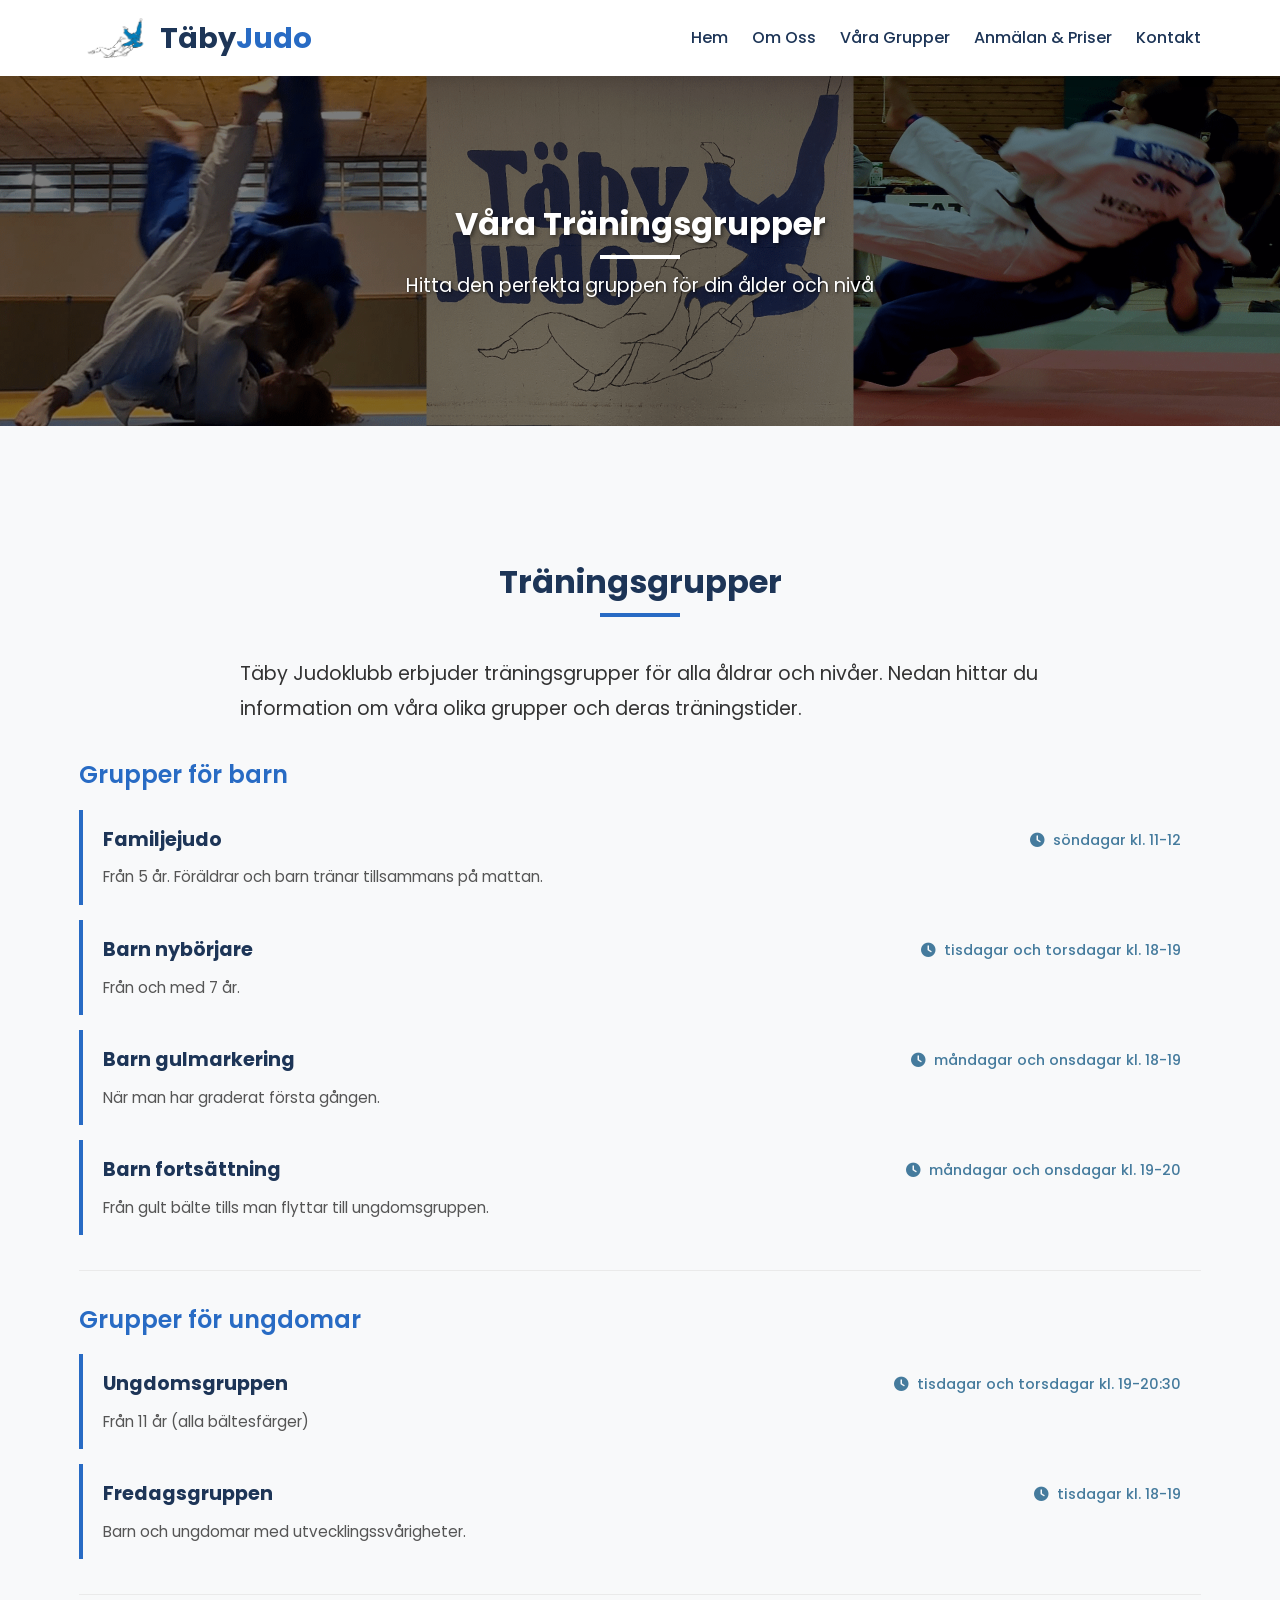
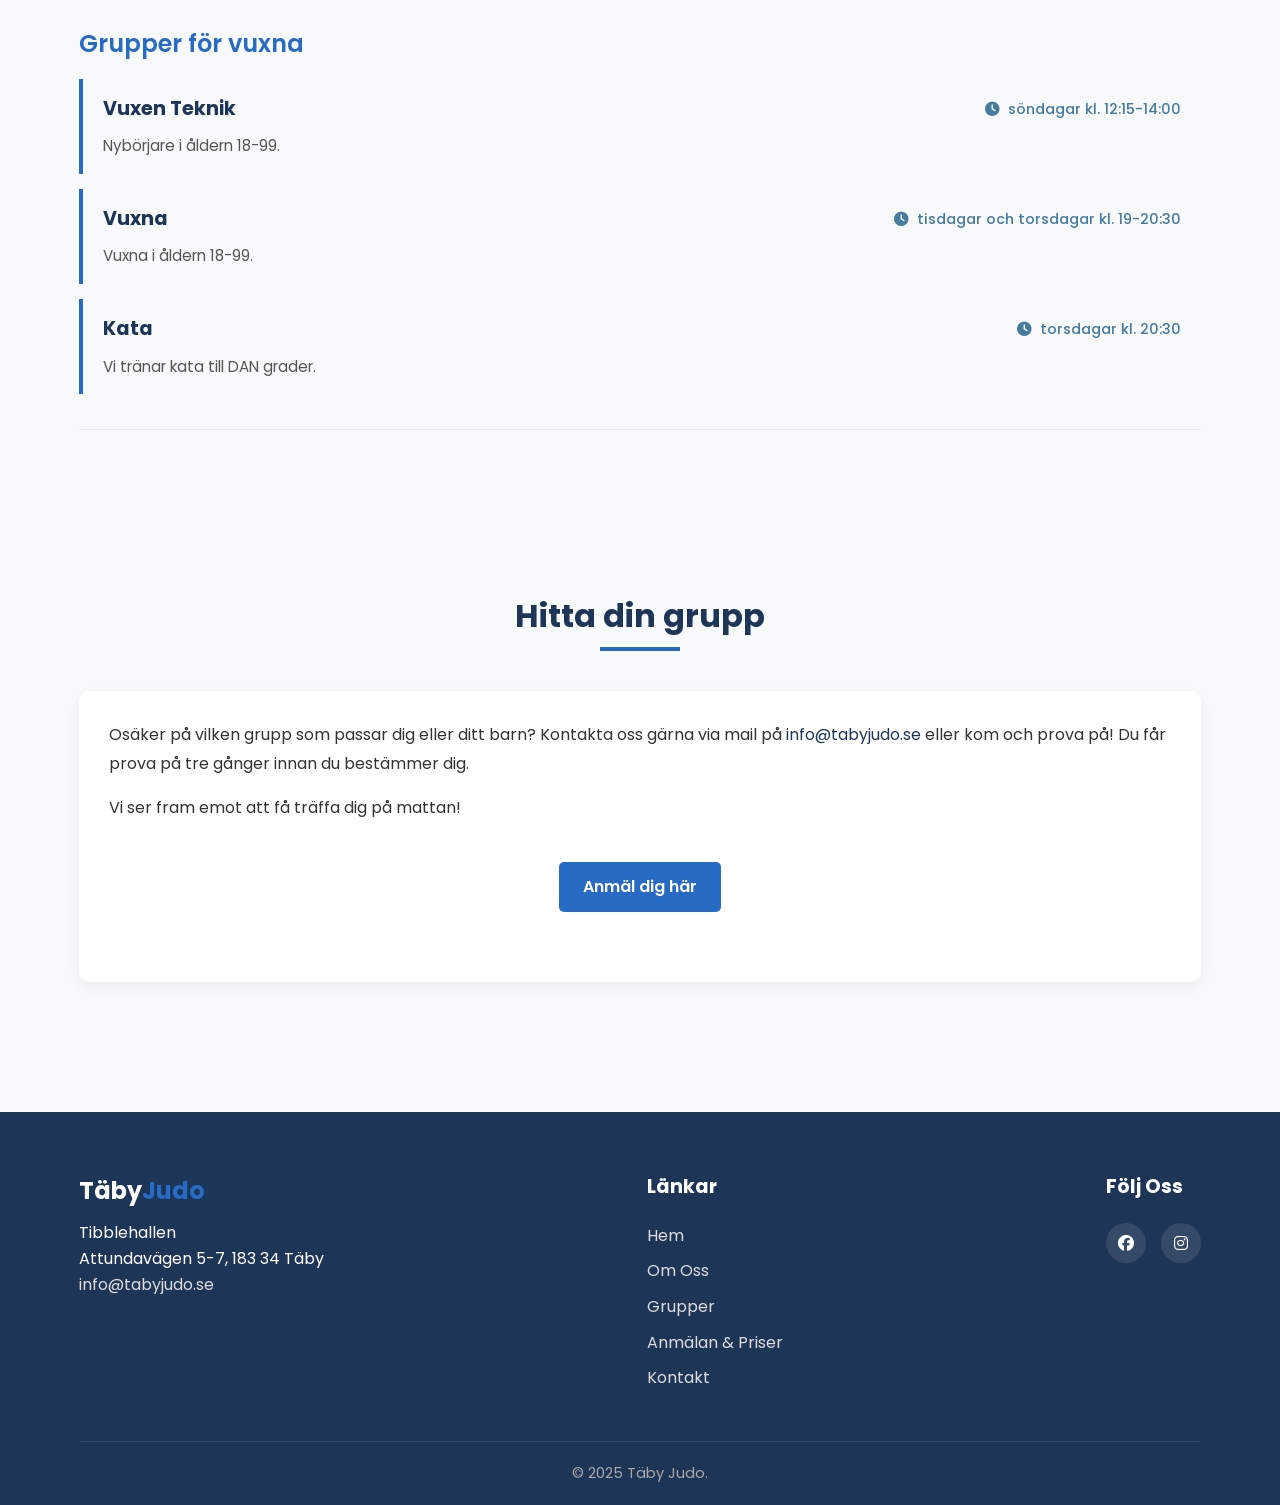
==== groups.html @ 3f694b6c "Start of new homepage for Täby Judo Klubb" ====
<!DOCTYPE html>
<html lang="sv">
<head>
    <meta charset="UTF-8">
    <meta name="viewport" content="width=device-width, initial-scale=1.0">
    <title>Våra Grupper - Täby Judoklubb</title>
    <link rel="stylesheet" href="style.css">
    <link rel="stylesheet" href="https://cdnjs.cloudflare.com/ajax/libs/font-awesome/6.4.0/css/all.min.css">
</head>
<body>
    <header>
        <div class="container">
            <div class="logo">
                <img src="./bilder/tbyjdologga.png" alt="Täby Judo Logo" class="logo-img">
                <a href="./index.html"><h1>Täby<span>Judo</span></h1></a>
            </div>
            <nav>
                <div class="hamburger">
                    <div class="line"></div>
                    <div class="line"></div>
                    <div class="line"></div>
                </div>
                <ul class="nav-links">
                    <li><a href="./index.html">Hem</a></li>
                    <li><a href="./about.html">Om Oss</a></li>
                    <li><a href="./groups.html">Våra Grupper</a></li>
                    <li><a href="./signup.html">Anmälan & Priser</a></li>
                    <li><a href="./index.html#contact">Kontakt</a></li>
                </ul>
            </nav>
        </div>
    </header>    
    
    <section id="groups-hero" class="about-hero">
        <div class="container">
            <h1 class="section-title">Våra Träningsgrupper</h1>
            <p class="about-intro">Hitta den perfekta gruppen för din ålder och nivå</p>
        </div>
    </section>
    
    <section id="groups" class="section">
        <div class="container">
            <h2 class="section-title">Träningsgrupper</h2>
            <p class="groups-intro">Täby Judoklubb erbjuder träningsgrupper för alla åldrar och nivåer. Nedan hittar du information om våra olika grupper och deras träningstider.</p>
            
            <div class="groups-list">
                <div class="group-category">
                    <h3>Grupper för barn</h3>
                    <ul class="group-items">
                        <li class="group-item">
                            <div class="group-header">
                                <h4>Familjejudo</h4>
                                <span class="group-time"><i class="fas fa-clock"></i> söndagar kl. 11-12</span>
                            </div>
                            <div class="group-description">
                                <p>Från 5 år. Föräldrar och barn tränar tillsammans på mattan.</p>
                            </div>
                        </li>
                        <li class="group-item">
                            <div class="group-header">
                                <h4>Barn nybörjare</h4>
                                <span class="group-time"><i class="fas fa-clock"></i> tisdagar och torsdagar kl. 18-19</span>
                            </div>
                            <div class="group-description">
                                <p>Från och med 7 år.</p>
                            </div>
                        </li>
                        <li class="group-item">
                            <div class="group-header">
                                <h4>Barn gulmarkering</h4>
                                <span class="group-time"><i class="fas fa-clock"></i> måndagar och onsdagar kl. 18-19</span>
                            </div>
                            <div class="group-description">
                                <p>När man har graderat första gången.</p>
                            </div>
                        </li>
                        <li class="group-item">
                            <div class="group-header">
                                <h4>Barn fortsättning</h4>
                                <span class="group-time"><i class="fas fa-clock"></i> måndagar och onsdagar kl. 19-20</span>
                            </div>
                            <div class="group-description">
                                <p>Från gult bälte tills man flyttar till ungdomsgruppen.</p>
                            </div>
                        </li>
                    </ul>
                </div>
                
                <div class="group-category">
                    <h3>Grupper för ungdomar</h3>
                    <ul class="group-items">
                        <li class="group-item">
                            <div class="group-header">
                                <h4>Ungdomsgruppen</h4>
                                <span class="group-time"><i class="fas fa-clock"></i> tisdagar och torsdagar kl. 19-20:30</span>
                            </div>
                            <div class="group-description">
                                <p>Från 11 år (alla bältesfärger)</p>
                            </div>
                        </li>
                        <li class="group-item">
                            <div class="group-header">
                                <h4>Fredagsgruppen</h4>
                                <span class="group-time"><i class="fas fa-clock"></i> tisdagar kl. 18-19</span>
                            </div>
                            <div class="group-description">
                                <p>Barn och ungdomar med utvecklingssvårigheter.</p>
                            </div>
                        </li>
                    </ul>
                </div>
                
                <div class="group-category">
                    <h3>Grupper för vuxna</h3>
                    <ul class="group-items">
                        <li class="group-item">
                            <div class="group-header">
                                <h4>Vuxen Teknik</h4>
                                <span class="group-time"><i class="fas fa-clock"></i> söndagar kl. 12:15-14:00</span>
                            </div>
                            <div class="group-description">
                                <p>Nybörjare i åldern 18-99.</p>
                            </div>
                        </li>
                        <li class="group-item">
                            <div class="group-header">
                                <h4>Vuxna</h4>
                                <span class="group-time"><i class="fas fa-clock"></i> tisdagar och torsdagar kl. 19-20:30</span>
                            </div>
                            <div class="group-description">
                                <p>Vuxna i åldern 18-99.</p>
                            </div>
                        </li>
                        <li class="group-item">
                            <div class="group-header">
                                <h4>Kata</h4>
                                <span class="group-time"><i class="fas fa-clock"></i> torsdagar kl. 20:30</span>
                            </div>
                            <div class="group-description">
                                <p>Vi tränar kata till DAN grader.</p>
                            </div>
                        </li>
                    </ul>
                </div>
            </div>
        </div>
    </section>

    <section class="section">
        <div class="container">
            <h2 class="section-title">Hitta din grupp</h2>
            <div class="about-section">
                <p>Osäker på vilken grupp som passar dig eller ditt barn? Kontakta oss gärna via mail på <a href="mailto:info@tabyjudo.se">info@tabyjudo.se</a> eller kom och prova på! Du får prova på tre gånger innan du bestämmer dig.</p>
                <p>Vi ser fram emot att få träffa dig på mattan!</p>
                <div class="signup-button-container">
                    <a href="./signup.html" class="btn">Anmäl dig här</a>
                </div>
            </div>
        </div>
    </section>

    <footer>
        <div class="container">
            <div class="footer-content">
                <div class="footer-logo">
                    <h2>Täby<span>Judo</span></h2>
                    <p>Tibblehallen</p>
                    <p>Attundavägen 5-7, 183 34 Täby</p>
                    <a href="mailto:info@tabyjudo.se">info@tabyjudo.se</a>
                </div>
                <div class="footer-links">
                    <h3>Länkar</h3>
                    <ul>
                        <li><a href="./index.html">Hem</a></li>
                        <li><a href="./about.html">Om Oss</a></li>
                        <li><a href="./groups.html">Grupper</a></li>
                        <li><a href="./signup.html">Anmälan & Priser</a></li>
                        <li><a href="./index.html#contact">Kontakt</a></li>
                    </ul>
                </div>
                <div class="footer-social">
                    <h3>Följ Oss</h3>
                    <div class="social-icons">
                        <a href="https://www.facebook.com/tabyjudo"><i class="fab fa-facebook"></i></a>
                        <a href="https://www.instagram.com/tabyjudo/"><i class="fab fa-instagram"></i></a>
                    </div>
                </div>
            </div>
            <div class="copyright">
                <p>&copy; 2025 Täby Judo.</p>
            </div>
        </div>
    </footer>

    <script src="index.js"></script>
</body>
</html>
---- style.css ----
@import url('https://fonts.googleapis.com/css2?family=Poppins:wght@300;400;500;600;700&display=swap');

:root {
    --primary-color: #286bc4;
    --secondary-color: #1d3557;
    --light-color: #f1faee;
    --dark-color: #1d3557;
    --accent-color: #457b9d;
    --transition: all 0.3s ease;
}

* {
    margin: 0;
    padding: 0;
    box-sizing: border-box;
}

html {
    overflow-wrap: break-word;
    word-wrap: break-word;
    -ms-word-break: break-all;
    word-break: break-word;
    -ms-hyphens: auto;
    -webkit-hyphens: auto;
    hyphens: auto;
}

body {
    font-family: 'Poppins', sans-serif;
    line-height: 1.6;
    color: #333;
    background-color: #f8f9fa;
}

.container {
    width: 90%;
    max-width: 1200px;
    margin: 0 auto;
    padding: 0 15px;
}

a {
    text-decoration: none;
    color: var(--dark-color);
    max-width: 100%;
    display: inline-block;
    word-break: break-all;
    vertical-align: top;
}

ul {
    list-style: none;
}

p, h1, h2, h3, h4, h5, h6, a, div, span {
    max-width: 100%;
    overflow-wrap: break-word;
}

.btn {
    display: inline-block;
    background: var(--primary-color);
    color: white;
    padding: 12px 24px;
    border-radius: 5px;
    font-weight: 600;
    transition: var(--transition);
    border: none;
    cursor: pointer;
}

.btn:hover {
    background: #1d3557;
    transform: translateY(-3px);
    box-shadow: 0 5px 15px rgba(0, 0, 0, 0.1);
}

header {
    background-color: white;
    box-shadow: 0 2px 10px rgba(0, 0, 0, 0.1);
    position: sticky;
    top: 0;
    z-index: 100;
}

header .container {
    display: flex;
    justify-content: space-between;
    align-items: center;
    padding: 15px;
}

.logo {
    display: flex;
    align-items: center;
}

.logo-img {
    height: 40px;
    width: auto;
    margin-right: 10px;
}

.logo h1 {
    font-size: 1.8rem;
    font-weight: 700;
    color: var(--secondary-color);
}

.logo span {
    color: var(--primary-color);
}

nav {
    display: flex;
    align-items: center;
}

.nav-links {
    display: flex;
    transition: var(--transition);
}

.nav-links li {
    margin-left: 1.5rem;
}

.nav-links a {
    font-weight: 500;
    transition: var(--transition);
}

.nav-links a:hover {
    color: var(--primary-color);
}

.hamburger {
    display: none;
    cursor: pointer;
}

.hamburger .line {
    width: 25px;
    height: 3px;
    background-color: var(--dark-color);
    margin: 5px;
    border-radius: 3px;
    transition: var(--transition);
}

/* Hero content styles handled in the hero section styling */

.section {
    padding: 80px 0;
}

.section-title {
    text-align: center;
    margin-bottom: 50px;
    font-size: 2rem;
    color: var(--secondary-color);
    position: relative;
}

.section-title::after {
    content: '';
    position: absolute;
    left: 50%;
    bottom: -10px;
    transform: translateX(-50%);
    width: 80px;
    height: 4px;
    background: var(--primary-color);
}

.about-content {
    display: flex;
    align-items: center;
    gap: 40px;
}

.about-text,
.about-image {
    flex: 1;
}

.about-text p {
    margin-bottom: 20px;
}

/* Groups preview styling */
.groups-preview {
    max-width: 800px;
    margin: 0 auto 30px;
}

.group-items-preview {
    list-style: none;
}

.group-items-preview .group-item {
    background-color: #f8f9fa;
    border-left: 4px solid var(--primary-color);
    padding: 12px 20px;
    margin-bottom: 12px;
    transition: var(--transition);
}

.group-items-preview .group-item:hover {
    box-shadow: 0 3px 10px rgba(0, 0, 0, 0.1);
    transform: translateX(5px);
}

/* Groups list styling */
.groups-list {
    display: flex;
    flex-direction: column;
    gap: 30px;
    margin-top: 30px;
}

.group-category {
    border-bottom: 1px solid #eaeaea;
    padding-bottom: 20px;
}

.group-category h3 {
    color: var(--primary-color);
    margin-bottom: 15px;
    font-size: 1.5rem;
    font-weight: 600;
}

.group-items {
    list-style: none;
}

.group-item {
    background-color: #f8f9fa;
    border-left: 4px solid var(--primary-color);
    padding: 15px 20px;
    margin-bottom: 15px;
    transition: var(--transition);
}

.group-item:hover {
    box-shadow: 0 3px 10px rgba(0, 0, 0, 0.1);
    transform: translateX(5px);
}

.group-header {
    display: flex;
    justify-content: space-between;
    align-items: center;
    margin-bottom: 10px;
}

.group-header h4 {
    font-size: 1.2rem;
    color: var(--secondary-color);
    margin: 0;
}

.group-time {
    color: var(--accent-color);
    font-weight: 500;
    font-size: 0.9rem;
}

.group-time i {
    margin-right: 5px;
}

.group-description p {
    font-size: 0.95rem;
    color: #555;
    margin: 0;
}

.contact-content {
    display: flex;
    gap: 40px;
}

.contact-info,
.map-placeholder {
    flex: 1;
}

.contact-info {
    display: flex;
    flex-direction: column;
    gap: 20px;
}

.info-item {
    display: flex;
    align-items: center;
    gap: 15px;
}

.info-item i {
    font-size: 1.2rem;
    align-self: center;
    color: var(--primary-color);
    width: 25px;
}

footer {
    background-color: var(--dark-color);
    color: white;
    padding: 60px 0 20px;
}

.footer-content {
    display: flex;
    flex-wrap: wrap;
    justify-content: space-between;
    gap: 30px;
    margin-bottom: 40px;
}

.footer-content a {
    color: #ddd;
}

.footer-logo h2 {
    margin-bottom: 10px;
}

.footer-logo span {
    color: var(--primary-color);
}

.footer-links h3,
.footer-social h3 {
    margin-bottom: 20px;
    font-size: 1.2rem;
}

.footer-links ul li {
    margin-bottom: 10px;
}

.footer-links a {
    color: #ddd;
    transition: var(--transition);
}

.footer-links a:hover {
    color: var(--primary-color);
}

.social-icons {
    display: flex;
    gap: 15px;
}

.social-icons a {
    display: flex;
    align-items: center;
    justify-content: center;
    width: 40px;
    height: 40px;
    background: rgba(255, 255, 255, 0.1);
    border-radius: 50%;
    color: white;
    transition: var(--transition);
}

.social-icons a:hover {
    background: var(--primary-color);
    transform: translateY(-3px);
}

.copyright {
    text-align: center;
    padding-top: 20px;
    border-top: 1px solid rgba(255, 255, 255, 0.1);
    font-size: 0.9rem;
    color: #aaa;
}

.image-placeholder {
    background-color: #e9ecef;
    border-radius: 10px;
    height: 250px;
    display: flex;
    flex-direction: column;
    justify-content: center;
    align-items: center;
    color: #6c757d;
}

.image-placeholder.circular {
    border-radius: 50%;
    width: 150px;
    height: 150px;
    margin: 0 auto;
}

.image-placeholder i {
    font-size: 2rem;
    margin-bottom: 10px;
}

.image-placeholder img {
    max-width: 100%;
    max-height: 100%;
    width: auto;
    height: auto;
    object-fit: contain;
}

.map-placeholder .image-placeholder {
    height: 350px;
    position: relative;
    overflow: hidden;
}

.responsive-iframe {
    position: absolute;
    top: 0;
    left: 0;
    width: 100%;
    height: 100%;
    border: 0;
}

/* Hero section styling */
#hero, 
.about-hero, 
.signup-hero {
    position: relative;
    height: 400px;
    display: flex;
    align-items: center;
    background-size: cover;
    background-position: center;
    background-repeat: no-repeat;
    color: white;
    text-align: center;
    padding: 0;
    margin-bottom: 50px;
}

#hero::before, 
.about-hero::before, 
.signup-hero::before {
    content: '';
    position: absolute;
    top: 0;
    left: 0;
    width: 100%;
    height: 100%;
    background-color: rgba(0, 0, 0, 0.5);
    z-index: 1;
}

#hero .container, 
.about-hero .container, 
.signup-hero .container {
    position: relative;
    z-index: 2;
}

#hero {
    background-image: url('./bilder/hero.png');
}

#about-hero {
    background-image: url('./bilder/hero.png');
}

#groups-hero {
    background-image: url('./bilder/hero.png');
}

#signup-hero {
    background-image: url('./bilder/hero.png');
}

.hero-content {
    max-width: 800px;
    margin: 0 auto;
    text-align: center;
}

/* Update existing hero-content styling */
.hero-content h2, 
.about-hero h1, 
.signup-hero h1 {
    font-size: 2.8rem;
    margin-bottom: 20px;
    color: white;
    text-shadow: 2px 2px 4px rgba(0, 0, 0, 0.5);
}

.hero-content p, 
.about-intro, 
.signup-intro,
#home-intro {
    font-size: 1.2rem;
    margin-bottom: 30px;
    max-width: 600px;
    margin-left: auto;
    margin-right: auto;
    color: white;
    text-shadow: 1px 1px 3px rgba(0, 0, 0, 0.7);
}

/* Hero styles for mobile */
    #hero, 
    .about-hero, 
    .signup-hero {
        height: 350px;
        padding: 20px 0;
    }
    
    .hero-content h2, 
    .about-hero h1, 
    .signup-hero h1 {
        font-size: 2rem;
    }
    
    .hero-content p, 
    .about-intro, 
    .signup-intro {
        font-size: 1rem;
        padding: 0 15px;
    }

#hero .section-title,
.about-hero .section-title,
.signup-hero .section-title {
    color: white;
    text-shadow: 2px 2px 4px rgba(0, 0, 0, 0.5);
}

#hero .section-title::after,
.about-hero .section-title::after,
.signup-hero .section-title::after {
    background: white;
}

@media (max-width: 992px) {
    .about-content {
        flex-direction: column;
    }

    .contact-content {
        flex-direction: column;
        align-items: center;
    }
    
    .contact-info,
    .map-placeholder {
        width: 100%;
        max-width: 600px;
    }
}

@media (max-width: 880px) {
    .hamburger {
        display: block;
        z-index: 101;
    }

    .nav-links {
        position: fixed;
        top: 0;
        right: -100%;
        height: 100vh;
        width: 100%;
        max-width: 300px;
        background: white;
        flex-direction: column;
        justify-content: center;
        align-items: center;
        box-shadow: -5px 0 15px rgba(0, 0, 0, 0.1);
    }

    .nav-links.active {
        right: 0;
    }

    .nav-links li {
        margin: 15px 0;
    }

    .nav-links a {
        font-size: 1.2rem;
    }    /* Hamburger styles and other mobile styles */

    .footer-content>div {
        flex-basis: 100%;
        text-align: center;
    }

    .social-icons {
        justify-content: center;
    }

    .logo-img {
        height: 30px;
    }
    
    .step-card,
    .fee-card {
        min-width: 100%;
    }    .info-item {
        flex-direction: column;
        align-items: center;
        text-align: center;
        justify-content: center;
        width: 100%;
    }
    
    .info-item p, 
    .info-item a {
        text-align: center;
        width: 100%;
        display: block;
    }
    
    .contact-info {
        align-items: center; /* Center the contact info items */
        text-align: center;
        width: 100%;
    }
    
    .about-section {
        padding: 20px;
    }

    .about-fees {
        flex-direction: column;
    }
    
    .about-video {
        aspect-ratio: 4 / 3;
    }
    
    .news-grid {
        width: 100%;
        padding: 0 10px;
    }
    
    .news-item {
        padding: 20px;
        flex-direction: column;
    }
    
    .news-image {
        max-height: 200px;
        margin: 15px 0;
        max-width: 100%;
    }
    
    .news-content {
        width: 100%;
    }
}

.groups-intro, .signup-intro, .about-intro {
    max-width: 800px;
    margin: 0 auto;
    font-size: 1.2rem;
    line-height: 1.8;
}

.signup-steps {
    display: flex;
    flex-wrap: wrap;
    justify-content: center;
    gap: 30px;
    margin: 50px 0;
}

.step-card {
    background: white;
    border-radius: 10px;
    padding: 30px;
    flex: 1;
    min-width: 250px;
    max-width: 350px;
    box-shadow: 0 5px 15px rgba(0, 0, 0, 0.05);
    position: relative;
    padding-top: 60px;
    text-align: center;
}

.step-number {
    position: absolute;
    top: -25px;
    left: 50%;
    transform: translateX(-50%);
    width: 50px;
    height: 50px;
    border-radius: 50%;
    background-color: var(--primary-color);
    color: white;
    display: flex;
    align-items: center;
    justify-content: center;
    font-size: 1.5rem;
    font-weight: bold;
    box-shadow: 0 3px 10px rgba(0, 0, 0, 0.2);
}

.step-card h3 {
    margin-bottom: 15px;
    color: var(--secondary-color);
}

.signup-button-container {
    text-align: center;
    margin: 40px 0;
}

.btn-large {
    padding: 15px 40px;
    font-size: 1.2rem;
}

.gray-bg {
    background-color: #f5f5f5;
}

.fees-container {
    display: flex;
    flex-wrap: wrap;
    justify-content: center;
    gap: 30px;
    margin: 40px 0;
}

.fee-card {
    background: white;
    border-radius: 10px;
    padding: 30px;
    flex: 1;
    min-width: 250px;
    max-width: 350px;
    text-align: center;
    box-shadow: 0 5px 15px rgba(0, 0, 0, 0.05);
}

.fee-card h3 {
    color: var(--secondary-color);
    margin-bottom: 15px;
}

.fee {
    font-size: 1.8rem;
    font-weight: 700;
    color: var(--primary-color);
    margin-bottom: 20px;
}

.info-content {
    max-width: 900px;
    margin: 0 auto;
}

.info-item {
    display: flex;
    align-items: flex-start;
    margin-bottom: 40px;
    gap: 20px;
}

.info-item i {
    font-size: 2rem;
    color: var(--primary-color);
    width: 50px;
    text-align: center;
}

.info-text h3 {
    margin-bottom: 10px;
    color: var(--secondary-color);
}

/* Hero styles for About and Groups pages - now handled in the hero section styling */

.about-section {
    margin-bottom: 50px;
    padding: 30px;
    background-color: white;
    border-radius: 10px;
    box-shadow: 0 5px 15px rgba(0, 0, 0, 0.05);
}

.about-section h3 {
    color: var(--secondary-color);
    font-size: 1.5rem;
    margin-bottom: 20px;
    padding-bottom: 10px;
    border-bottom: 2px solid var(--primary-color);
}

.about-container {
    max-width: 900px;
    margin: 0 auto;
}

.about-icon {
    font-size: 2rem;
    color: var(--primary-color);
    margin-right: 15px;
    vertical-align: middle;
}

.about-section p {
    margin-bottom: 15px;
    line-height: 1.8;
}

.about-section ul {
    list-style-type: disc;
    padding-left: 40px;
    margin-bottom: 20px;
}

.about-section ul li {
    margin-bottom: 10px;
}

.about-fees {
    display: flex;
    flex-wrap: wrap;
    gap: 20px;
    margin-top: 20px;
}

.about-fee-item {
    background-color: #f8f9fa;
    border-left: 4px solid var(--primary-color);
    padding: 15px;
    flex: 1;
    min-width: 250px;
}

.about-fee-item strong {
    display: block;
    font-size: 1.1rem;
    margin-bottom: 5px;
}

.about-video-container {
    margin: 25px 0;
    border-radius: 10px;
    overflow: hidden;
    box-shadow: 0 5px 15px rgba(0, 0, 0, 0.1);
}

.about-video {
    width: 100%;
    display: block;
    background-color: #000;
    height: auto;
    min-height: 200px;
    max-height: 250px;
}

.video-section {
    background: linear-gradient(to right bottom, #fff, #f8f9fa);
}

.news-grid {
    display: flex;
    flex-direction: column;
    gap: 30px;
    margin-top: 20px;
    max-width: 800px;
    margin-left: auto;
    margin-right: auto;
}

.news-item {
    background: white;
    border-radius: 10px;
    padding: 30px;
    box-shadow: 0 5px 15px rgba(0, 0, 0, 0.05);
    transition: var(--transition);
    width: 100%;
    position: relative;
    display: flex;
    flex-wrap: wrap;
}

.news-content {
    flex: 1;
    min-width: 250px;
}

.news-item:hover {
    transform: translateY(-5px);
    box-shadow: 0 10px 20px rgba(0, 0, 0, 0.1);
}

.news-title {
    font-size: 1.4rem;
    font-weight: 600;
    margin-bottom: 10px;
    color: var(--secondary-color);
}

.news-title a {
    color: var(--secondary-color);
    transition: var(--transition);
}

.news-title a:hover {
    color: var(--primary-color);
}

.news-date {
    font-size: 0.9rem;
    color: #666;
    margin-bottom: 20px;
    display: flex;
    align-items: center;
    border-bottom: 1px solid #eee;
    padding-bottom: 15px;
}

.news-date:before {
    content: '\f073';
    font-family: 'Font Awesome 5 Free';
    margin-right: 6px;
    color: var(--primary-color);
}

.news-image {
    margin: 15px 0 15px 20px;
    text-align: center;
    overflow: hidden;
    height: auto;
    max-height: 200px;
    max-width: 40%;
    border-radius: 8px;
    display: flex;
    justify-content: center;
    align-items: center;
}

.news-image img {
    max-width: 100%;
    max-height: 200px;
    width: auto;
    height: auto;
    object-fit: contain;
    border-radius: 8px;
    transition: transform 0.3s ease;
}

.news-item:hover .news-image img {
    transform: scale(1.02);
}

.news-description {
    font-size: 1rem;
    line-height: 1.7;
    overflow: visible;
    display: block;
    max-width: 100%;
    overflow-wrap: break-word;
}

.news-source {
    font-size: 0.85rem;
    margin-bottom: 12px;
}

.news-source a {
    color: var(--primary-color);
    display: inline-flex;
    align-items: center;
    transition: var(--transition);
    word-break: break-all;
    max-width: 100%;
}

.news-source a:hover {
    text-decoration: underline;
}

.news-source i {
    font-size: 0.8rem;
    margin-left: 4px;
}

.loading-spinner {
    text-align: center;
    padding: 60px 0;
    width: 100%;
}

.loading-spinner i {
    font-size: 2.5rem;
    color: var(--primary-color);
    margin-bottom: 15px;
}

@media (max-width: 768px) {
    .news-grid {
        width: 100%;
        padding: 0 10px;
    }
    
    .news-item {
        padding: 20px;
        flex-direction: column;
    }
    
    .news-image {
        max-height: 200px;
        margin: 15px 0;
        max-width: 100%;
    }
    
    .news-content {
        width: 100%;
    }

    /* Group header styles for mobile devices */
    .group-header {
        flex-direction: column;
        align-items: flex-start;
    }
    
    .group-header h4 {
        margin-bottom: 5px;
    }
    
    .group-time {
        display: block;
        width: 100%;
    }
}
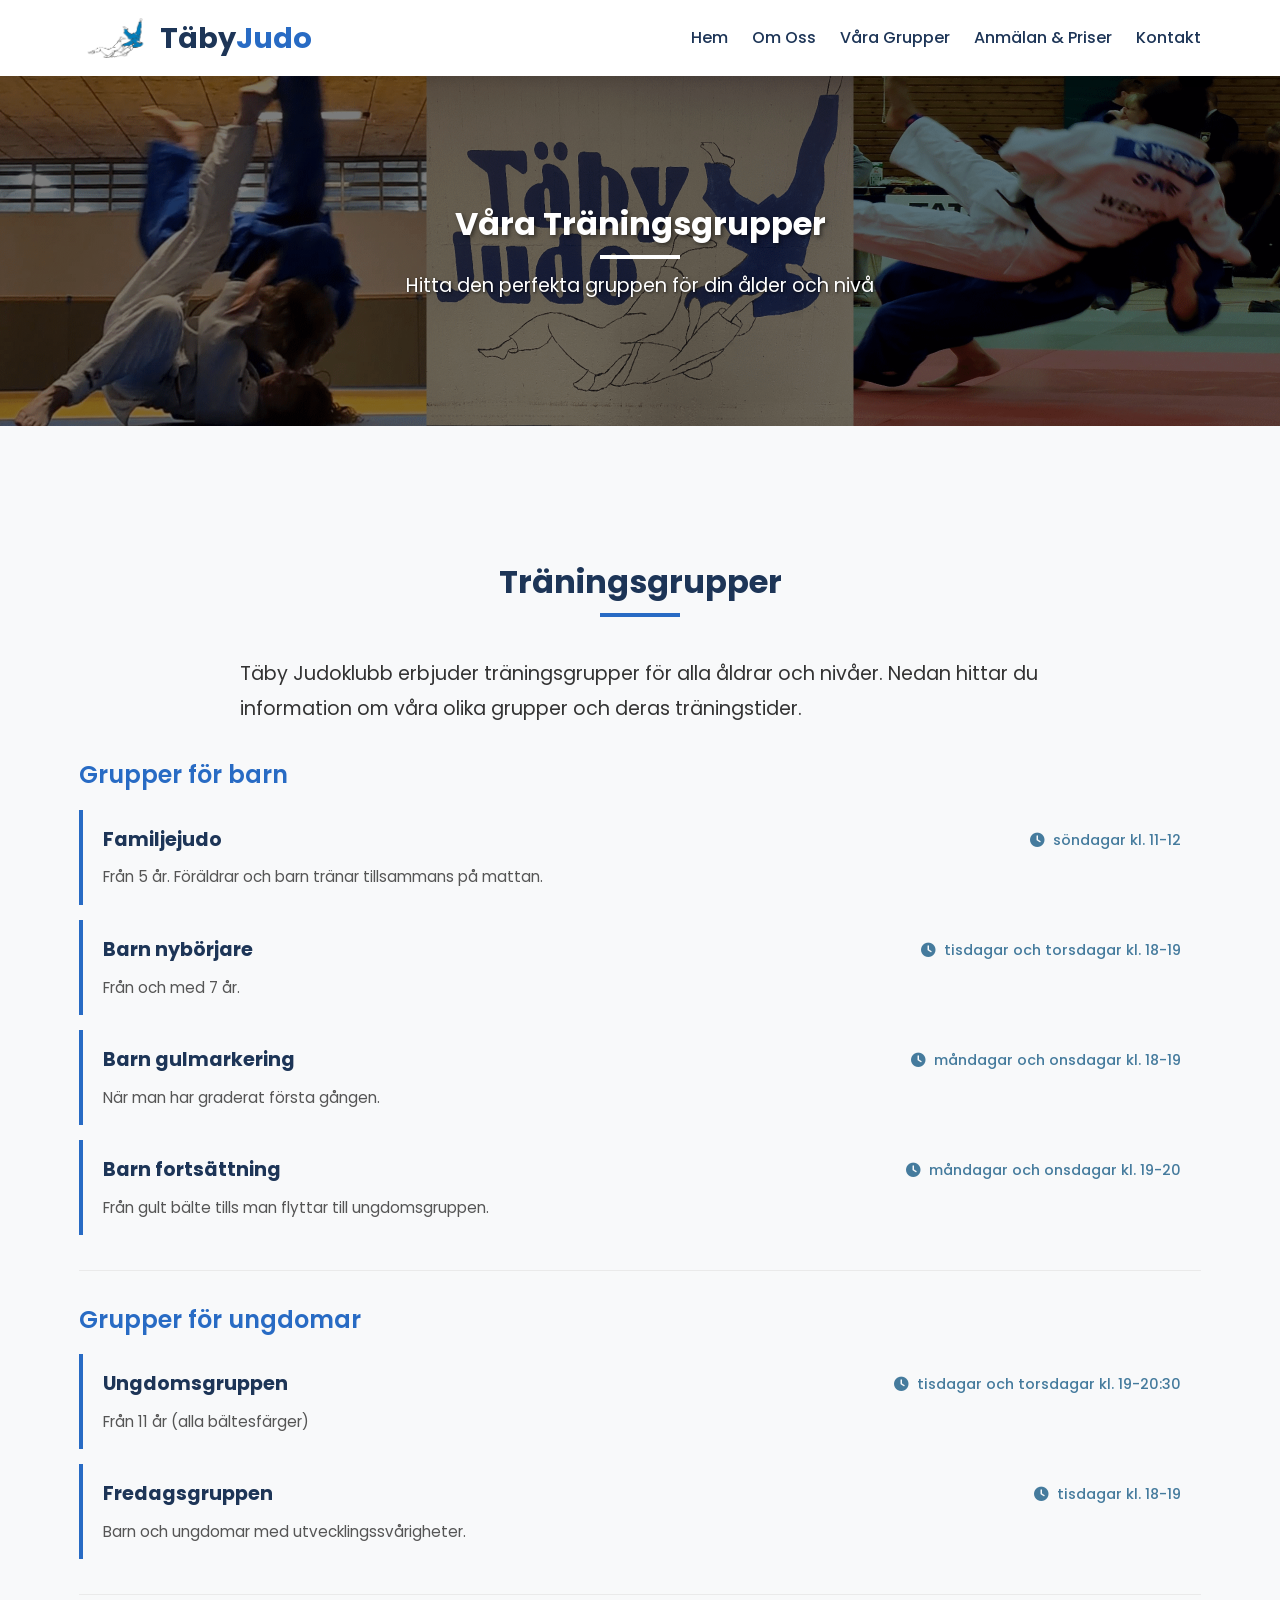
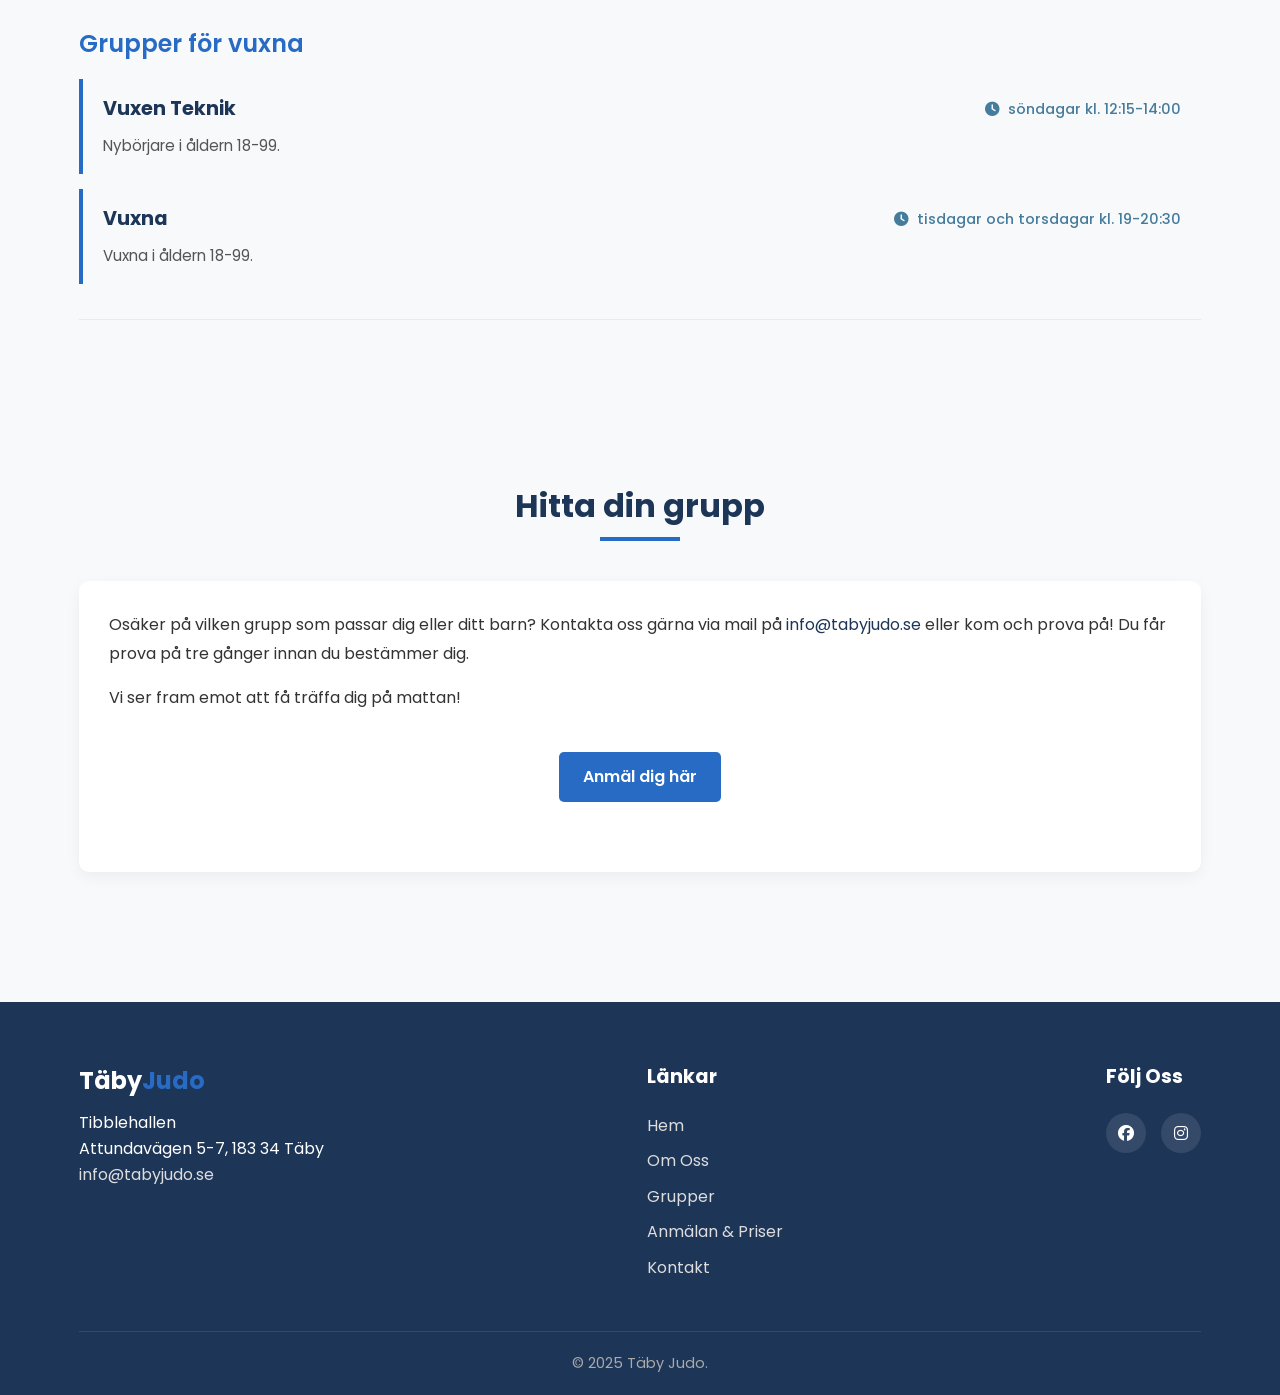
==== commit af1202b1: "Ingen kata träning på torsdagar" ====
--- a/groups.html
+++ b/groups.html
@@ -131,6 +131,7 @@
                                 <p>Vuxna i åldern 18-99.</p>
                             </div>
                         </li>
+<!--
                         <li class="group-item">
                             <div class="group-header">
                                 <h4>Kata</h4>
@@ -140,6 +141,7 @@
                                 <p>Vi tränar kata till DAN grader.</p>
                             </div>
                         </li>
+-->
                     </ul>
                 </div>
             </div>
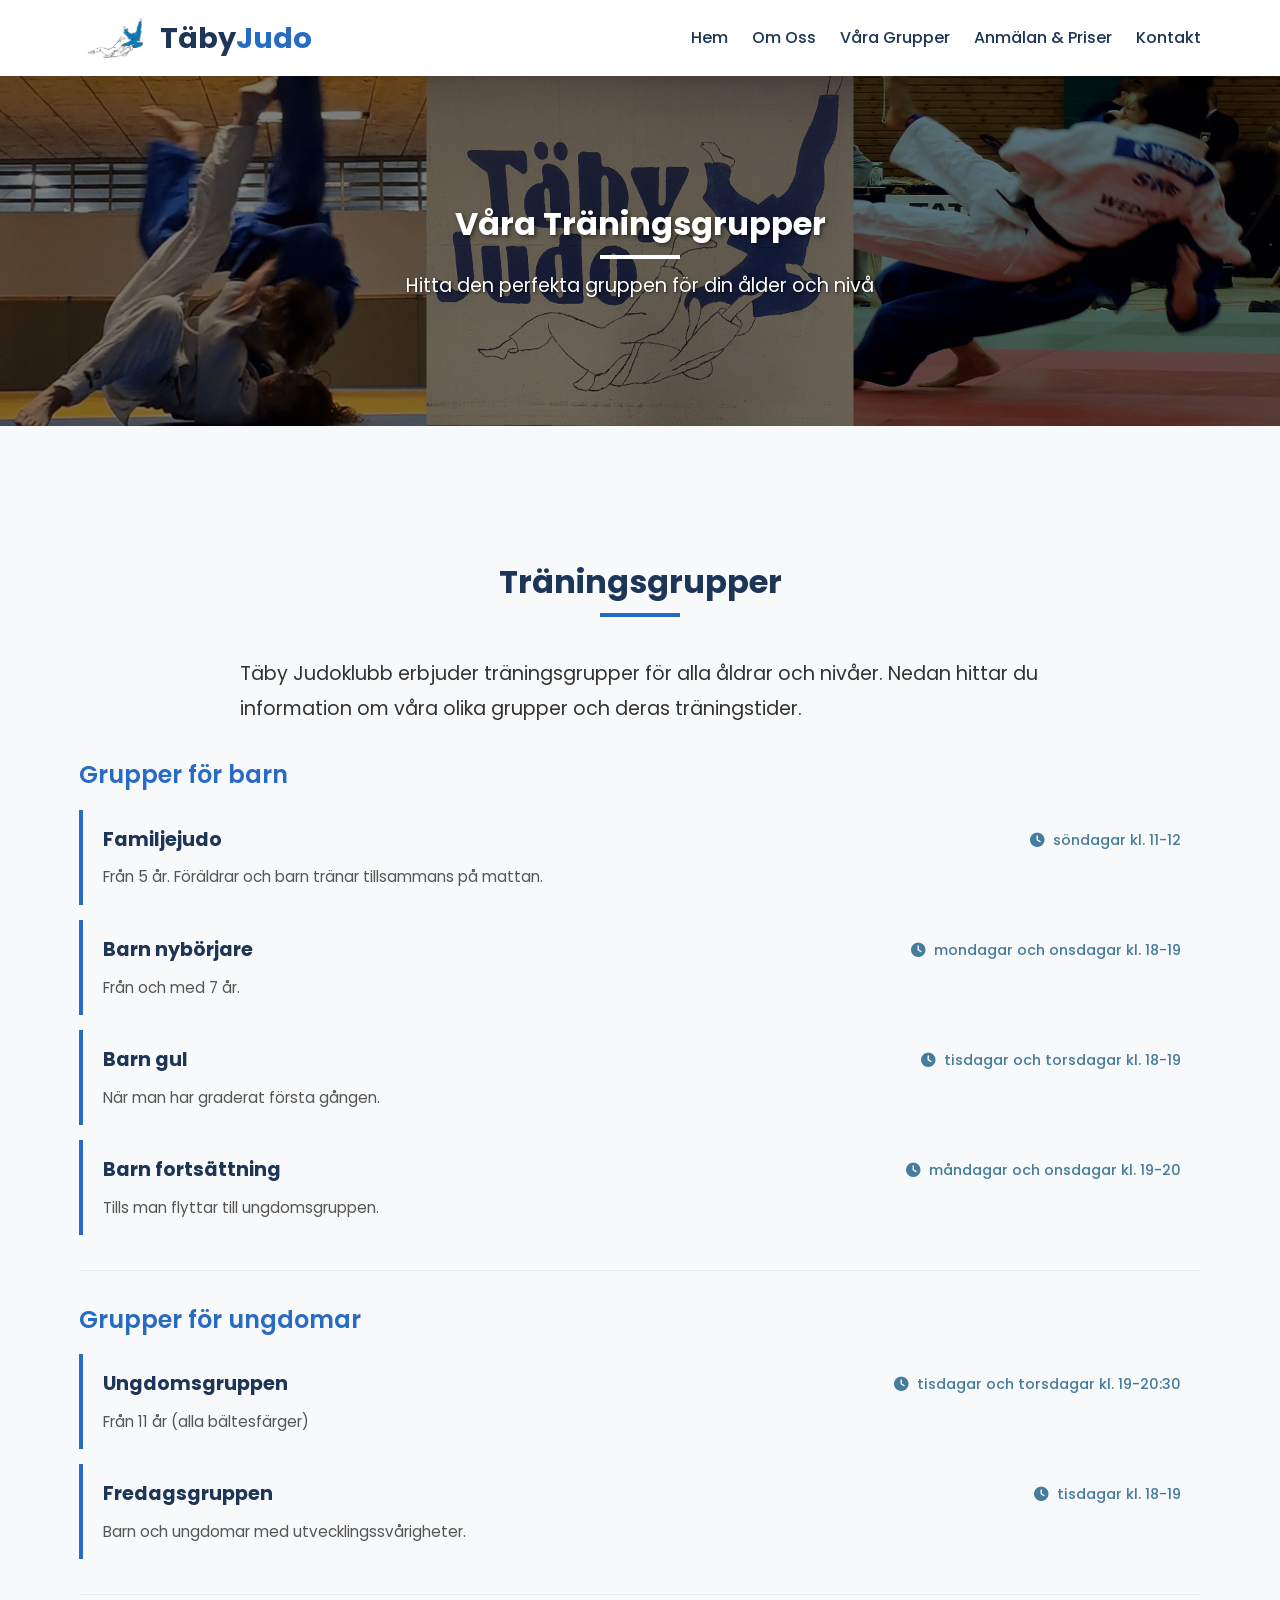
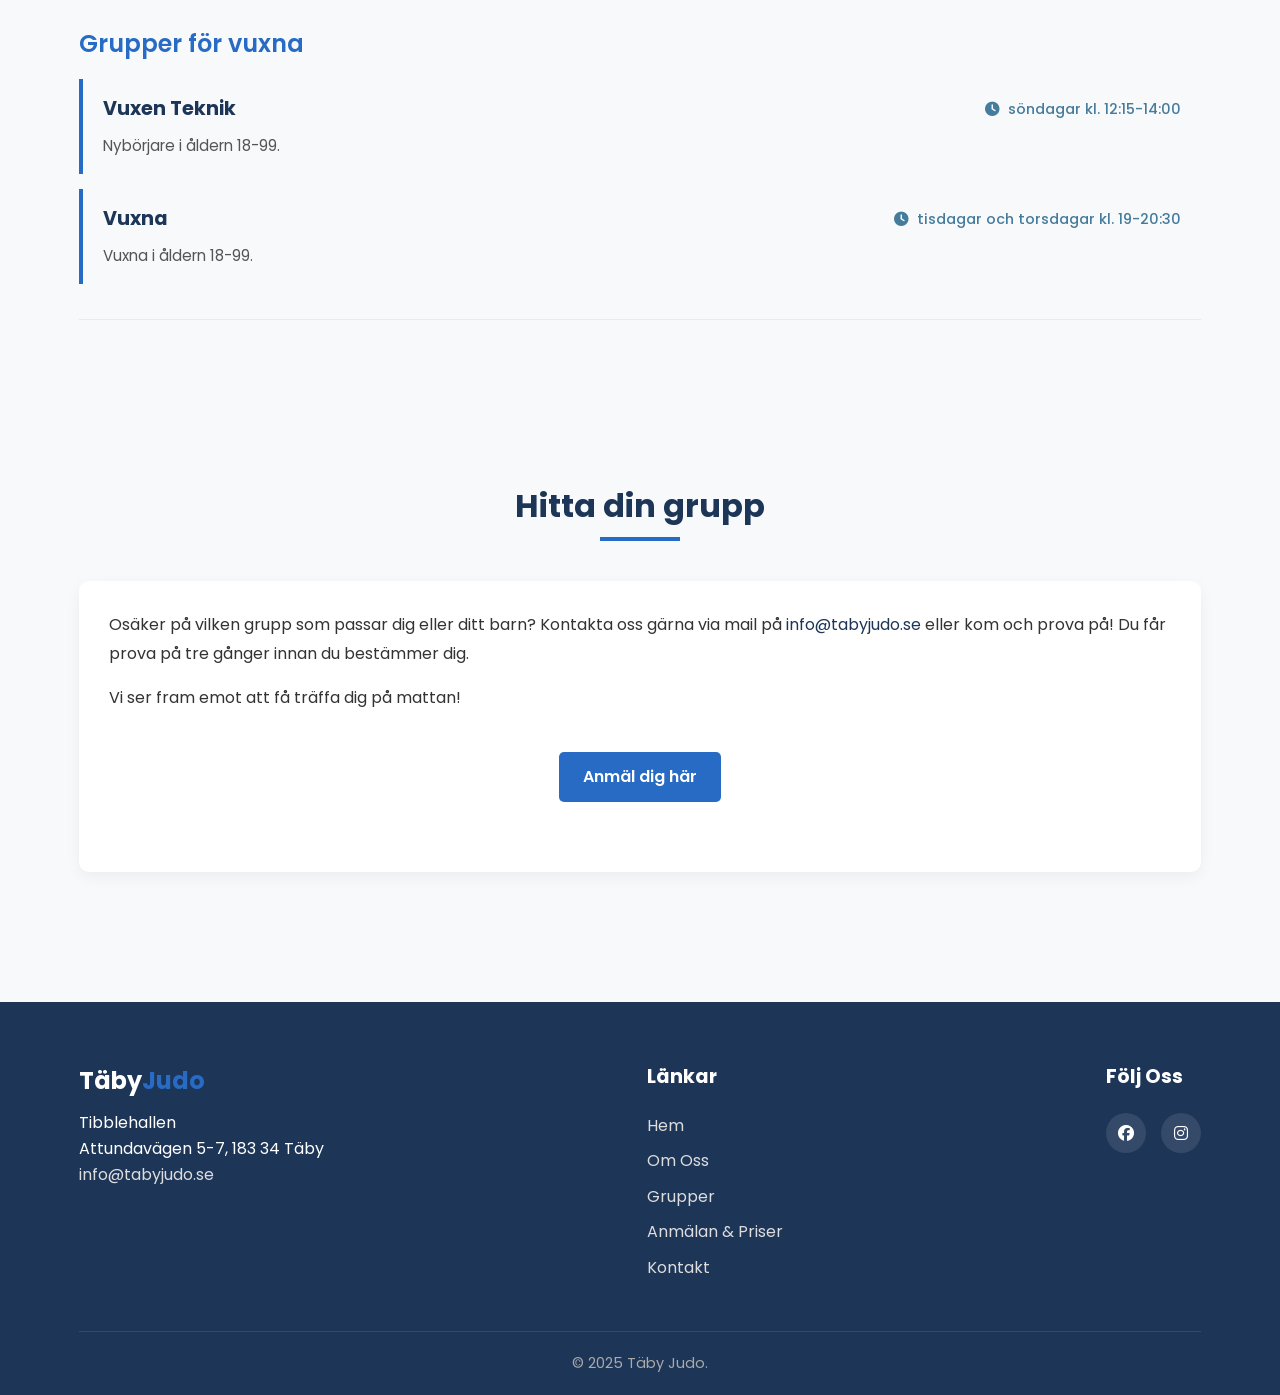
==== commit 301140af: "Fixat grupptider" ====
--- a/groups.html
+++ b/groups.html
@@ -59,7 +59,7 @@
                         <li class="group-item">
                             <div class="group-header">
                                 <h4>Barn nybörjare</h4>
-                                <span class="group-time"><i class="fas fa-clock"></i> tisdagar och torsdagar kl. 18-19</span>
+                                <span class="group-time"><i class="fas fa-clock"></i> mondagar och onsdagar kl. 18-19</span>
                             </div>
                             <div class="group-description">
                                 <p>Från och med 7 år.</p>
@@ -67,8 +67,8 @@
                         </li>
                         <li class="group-item">
                             <div class="group-header">
-                                <h4>Barn gulmarkering</h4>
-                                <span class="group-time"><i class="fas fa-clock"></i> måndagar och onsdagar kl. 18-19</span>
+                                <h4>Barn gul</h4>
+                                <span class="group-time"><i class="fas fa-clock"></i> tisdagar och torsdagar kl. 18-19</span>
                             </div>
                             <div class="group-description">
                                 <p>När man har graderat första gången.</p>
@@ -80,7 +80,7 @@
                                 <span class="group-time"><i class="fas fa-clock"></i> måndagar och onsdagar kl. 19-20</span>
                             </div>
                             <div class="group-description">
-                                <p>Från gult bälte tills man flyttar till ungdomsgruppen.</p>
+                                <p>Tills man flyttar till ungdomsgruppen.</p>
                             </div>
                         </li>
                     </ul>
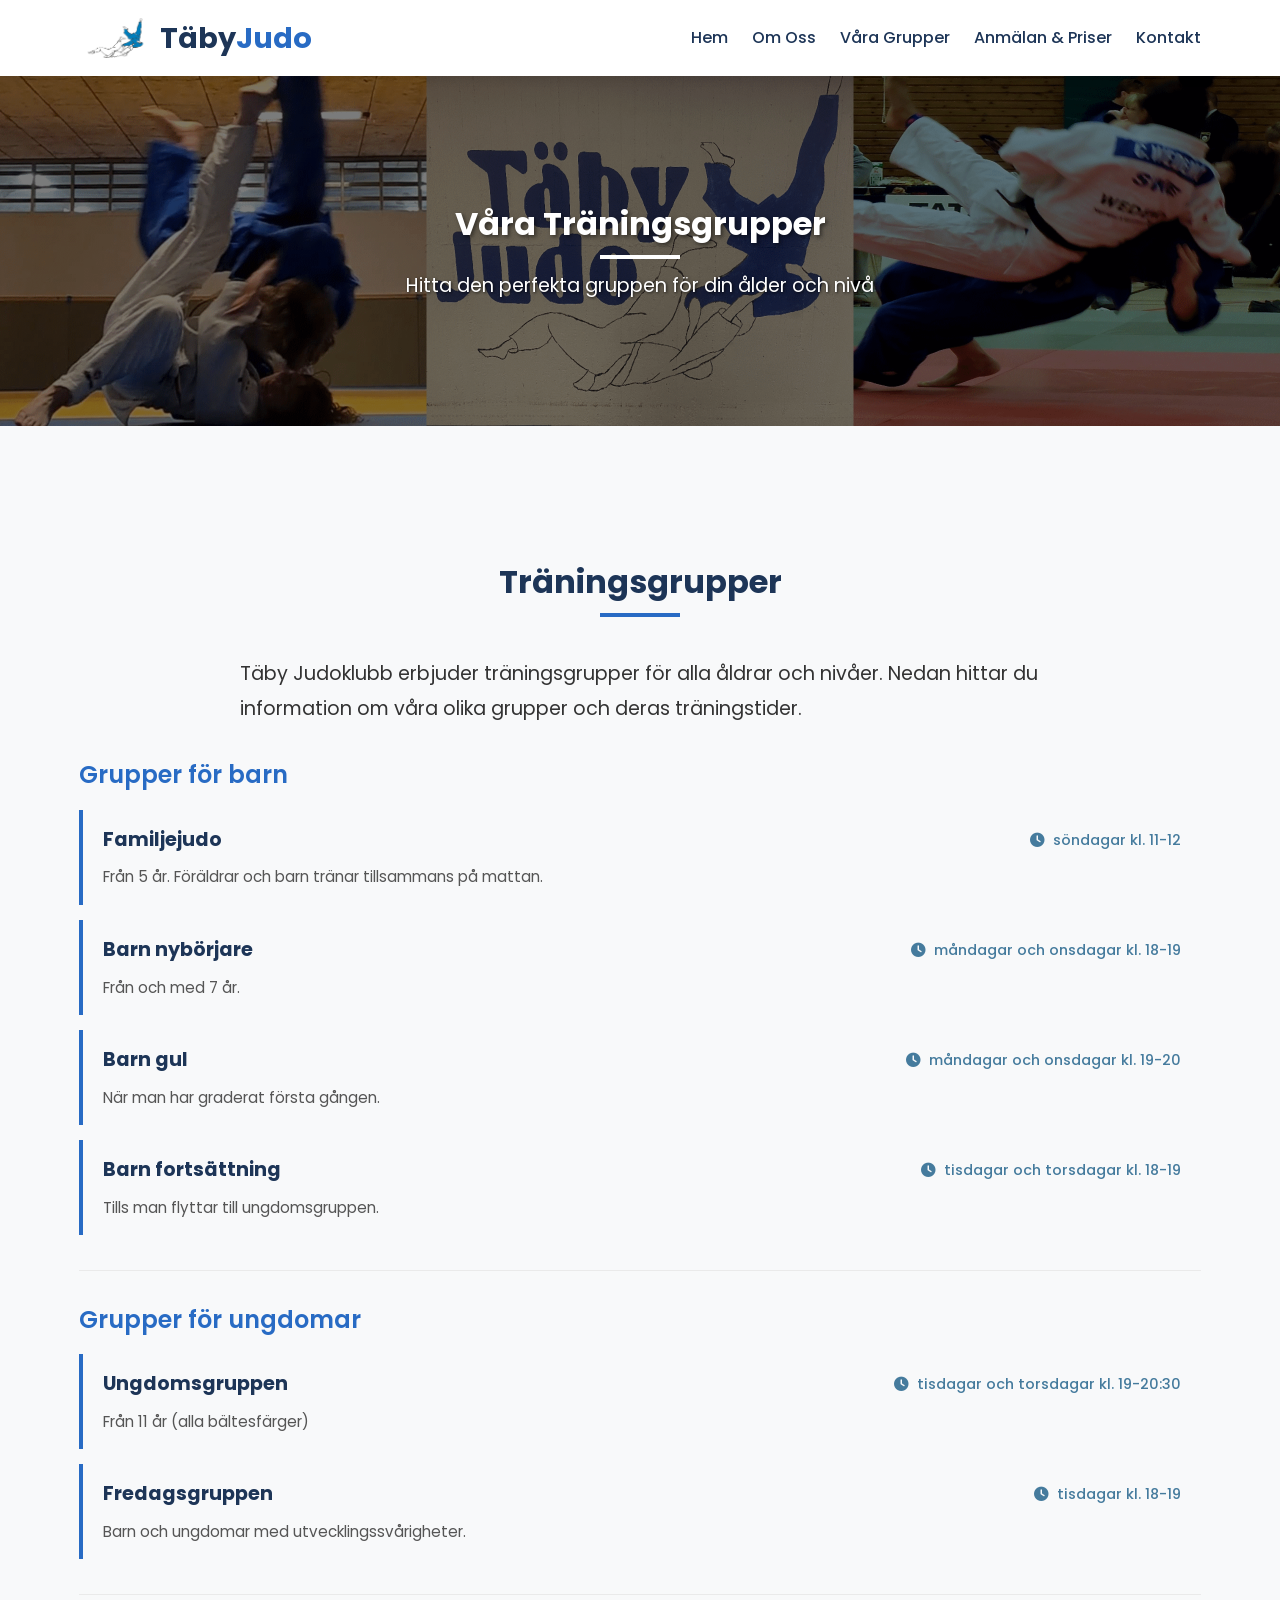
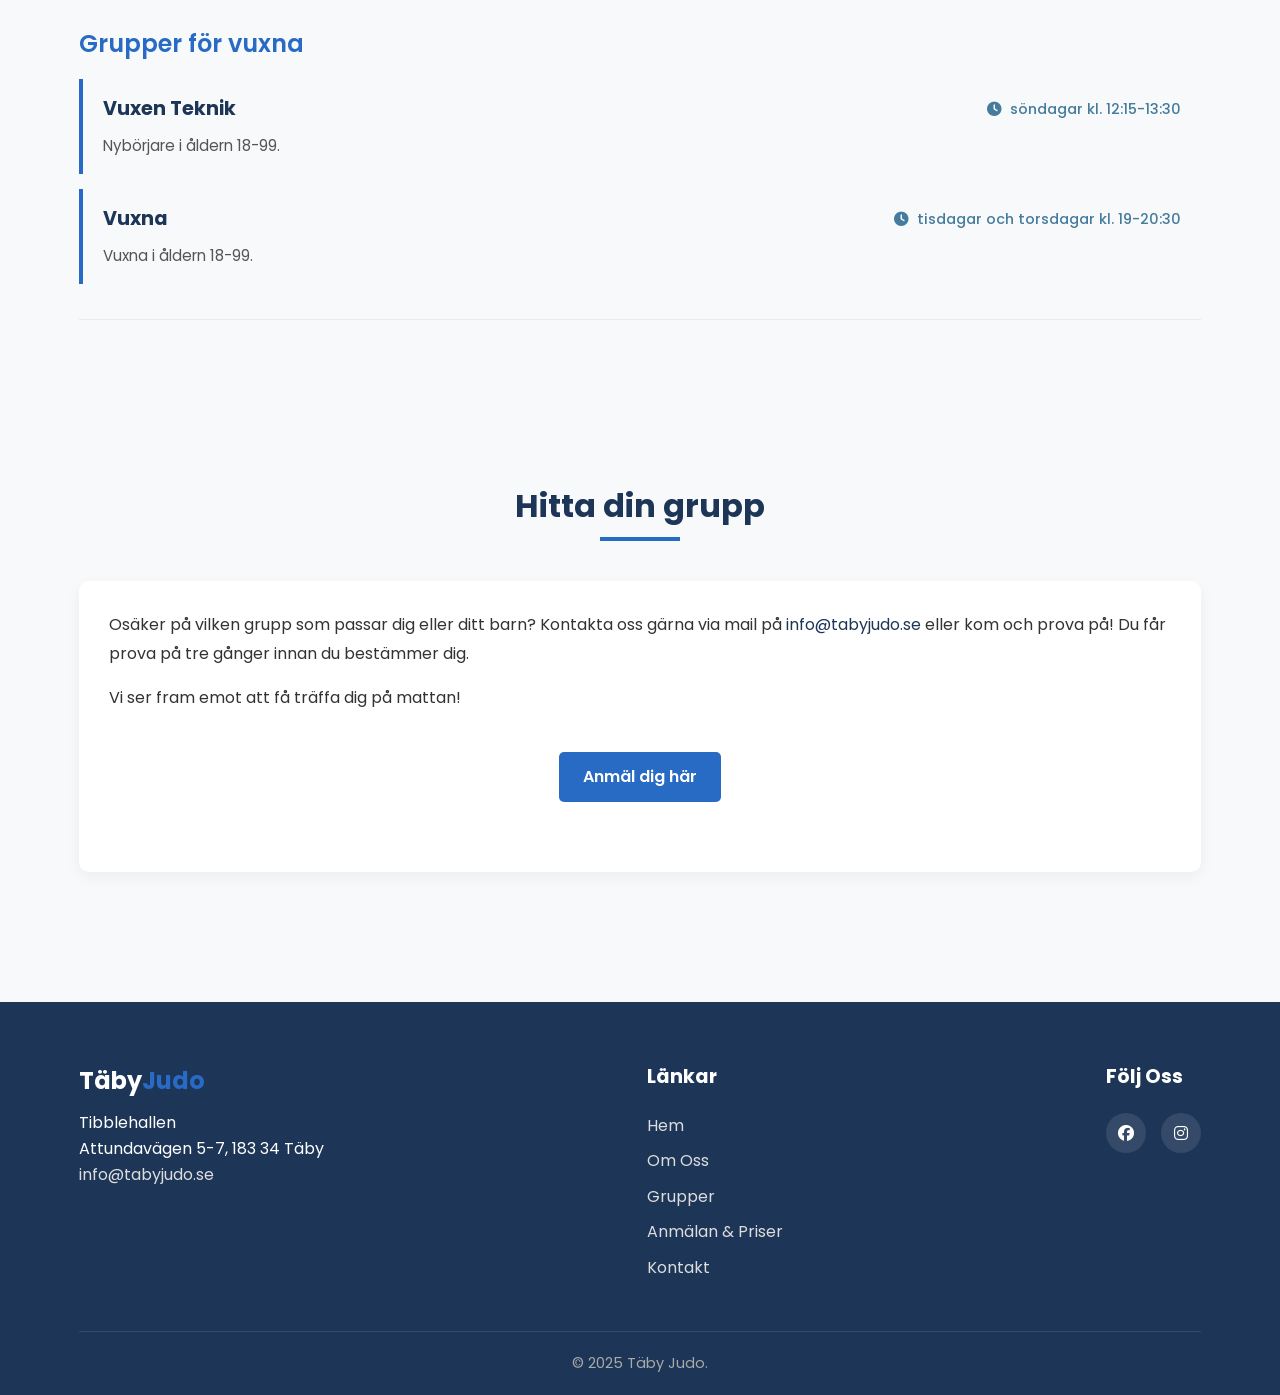
==== commit d487a58a: "Schemat höst 2026" ====
--- a/groups.html
+++ b/groups.html
@@ -59,7 +59,7 @@
                         <li class="group-item">
                             <div class="group-header">
                                 <h4>Barn nybörjare</h4>
-                                <span class="group-time"><i class="fas fa-clock"></i> mondagar och onsdagar kl. 18-19</span>
+                                <span class="group-time"><i class="fas fa-clock"></i> måndagar och onsdagar kl. 18-19</span>
                             </div>
                             <div class="group-description">
                                 <p>Från och med 7 år.</p>
@@ -68,7 +68,7 @@
                         <li class="group-item">
                             <div class="group-header">
                                 <h4>Barn gul</h4>
-                                <span class="group-time"><i class="fas fa-clock"></i> tisdagar och torsdagar kl. 18-19</span>
+                                <span class="group-time"><i class="fas fa-clock"></i> måndagar och onsdagar kl. 19-20</span>
                             </div>
                             <div class="group-description">
                                 <p>När man har graderat första gången.</p>
@@ -77,7 +77,7 @@
                         <li class="group-item">
                             <div class="group-header">
                                 <h4>Barn fortsättning</h4>
-                                <span class="group-time"><i class="fas fa-clock"></i> måndagar och onsdagar kl. 19-20</span>
+                                <span class="group-time"><i class="fas fa-clock"></i> tisdagar och torsdagar kl. 18-19</span>
                             </div>
                             <div class="group-description">
                                 <p>Tills man flyttar till ungdomsgruppen.</p>
@@ -116,7 +116,7 @@
                         <li class="group-item">
                             <div class="group-header">
                                 <h4>Vuxen Teknik</h4>
-                                <span class="group-time"><i class="fas fa-clock"></i> söndagar kl. 12:15-14:00</span>
+                                <span class="group-time"><i class="fas fa-clock"></i> söndagar kl. 12:15-13:30</span>
                             </div>
                             <div class="group-description">
                                 <p>Nybörjare i åldern 18-99.</p>
